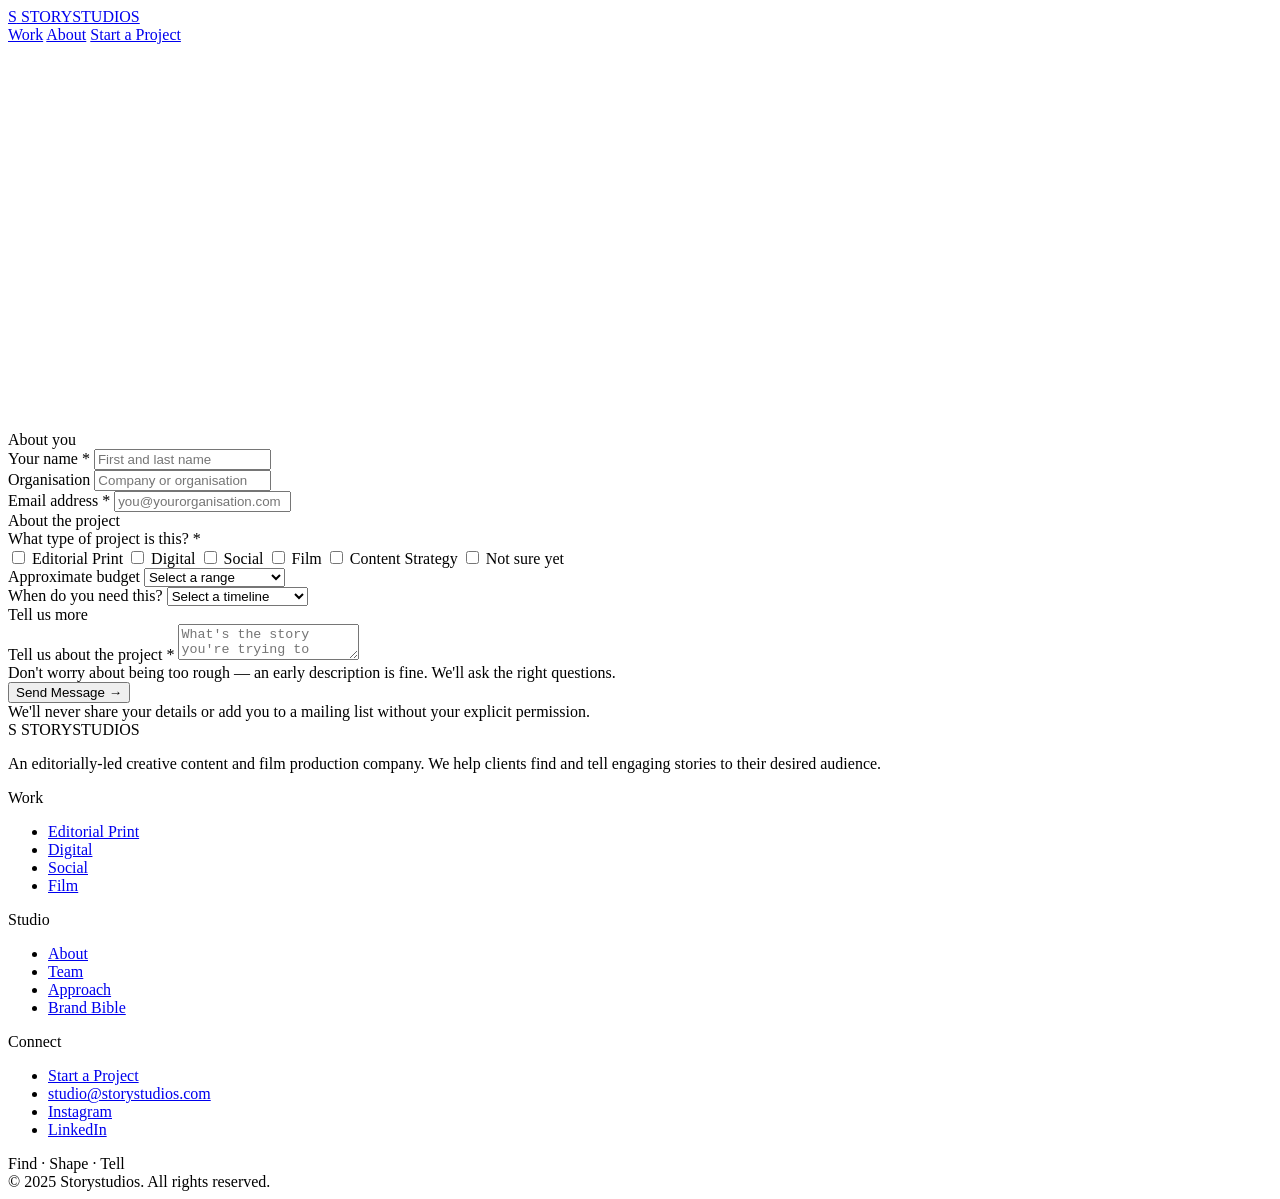
==== contact.html @ 19f8b80a "Add files via upload" ====
<!DOCTYPE html>
<html lang="en">
<head>
  <meta charset="UTF-8" />
  <meta name="viewport" content="width=device-width, initial-scale=1.0" />
  <title>Contact — Storystudios</title>
  <meta name="description" content="Start a project with Storystudios. Tell us your story — we'll help you shape it." />
  <link rel="preconnect" href="https://fonts.googleapis.com">
  <link rel="preconnect" href="https://fonts.gstatic.com" crossorigin>
  <link href="https://fonts.googleapis.com/css2?family=Cormorant+Garamond:ital,wght@0,300;0,400;0,600;1,300;1,400&family=DM+Mono:ital,wght@0,300;0,400;1,300&family=Barlow+Condensed:wght@300;400;600;700;900&display=swap" rel="stylesheet">
  <link rel="stylesheet" href="css/site.css" />
  <link rel="stylesheet" href="css/contact.css" />
</head>
<body>

  <nav class="site-nav" id="site-nav">
    <a href="home.html" class="nav-logo">
      <span class="nav-mark">S</span>
      <span class="nav-wordmark">STORYSTUDIOS</span>
    </a>
    <div class="nav-links">
      <a href="work.html">Work</a>
      <a href="about.html">About</a>
      <a href="contact.html" class="nav-cta active-cta">Start a Project</a>
    </div>
  </nav>

  <div class="page-wrap">

    <div class="contact-layout">

      <!-- LEFT: Contact info -->
      <div class="contact-left">
        <div class="cl-sticky">
          <div class="eyebrow" style="margin-bottom:24px; animation: fadeUp 0.7s var(--ease-out-expo) 0.1s both; opacity:0;">Get in Touch</div>
          <h1 class="contact-title" style="animation: fadeUp 0.8s var(--ease-out-expo) 0.25s both; opacity:0;">
            Let's find<br>
            <em>your story.</em>
          </h1>
          <p class="contact-intro" style="animation: fadeUp 0.8s var(--ease-out-expo) 0.4s both; opacity:0;">Every project starts with a conversation. Tell us what you're working on — even if you haven't framed it as a story yet. That's partly what we're here for.</p>

          <div class="contact-details" style="animation: fadeUp 0.8s var(--ease-out-expo) 0.55s both; opacity:0;">
            <div class="cd-item">
              <div class="cd-label">Email</div>
              <a href="mailto:studio@storystudios.com" class="cd-value">studio@storystudios.com</a>
            </div>
            <div class="cd-item">
              <div class="cd-label">New Business</div>
              <a href="mailto:hello@storystudios.com" class="cd-value">hello@storystudios.com</a>
            </div>
            <div class="cd-item">
              <div class="cd-label">Website</div>
              <a href="home.html" class="cd-value">storystudios.com</a>
            </div>
          </div>

          <div class="contact-social" style="animation: fadeUp 0.8s var(--ease-out-expo) 0.7s both; opacity:0;">
            <div class="cd-label">Follow</div>
            <div class="cs-links">
              <a href="#" class="cs-link">Instagram</a>
              <a href="#" class="cs-link">LinkedIn</a>
              <a href="#" class="cs-link">Vimeo</a>
            </div>
          </div>

          <div class="contact-process" style="animation: fadeUp 0.8s var(--ease-out-expo) 0.85s both; opacity:0;">
            <div class="cp-title">What happens next</div>
            <div class="cp-step">
              <span class="cp-num">01</span>
              <span>We read your message and respond within one working day.</span>
            </div>
            <div class="cp-step">
              <span class="cp-num">02</span>
              <span>A short discovery call — 30 minutes — to understand the brief.</span>
            </div>
            <div class="cp-step">
              <span class="cp-num">03</span>
              <span>We come back with a perspective, not just a proposal.</span>
            </div>
          </div>
        </div>
      </div>

      <!-- RIGHT: Form -->
      <div class="contact-right">
        <form class="contact-form" id="contact-form" novalidate>

          <div class="cf-section-label">About you</div>

          <div class="cf-row">
            <div class="cf-field">
              <label class="cf-label" for="name">Your name <span class="cf-req">*</span></label>
              <input class="cf-input" type="text" id="name" name="name" placeholder="First and last name" required />
            </div>
            <div class="cf-field">
              <label class="cf-label" for="company">Organisation</label>
              <input class="cf-input" type="text" id="company" name="company" placeholder="Company or organisation" />
            </div>
          </div>

          <div class="cf-field">
            <label class="cf-label" for="email">Email address <span class="cf-req">*</span></label>
            <input class="cf-input" type="email" id="email" name="email" placeholder="you@yourorganisation.com" required />
          </div>

          <div class="cf-divider"></div>
          <div class="cf-section-label">About the project</div>

          <div class="cf-field">
            <label class="cf-label">What type of project is this? <span class="cf-req">*</span></label>
            <div class="cf-checkgroup">
              <label class="cf-check">
                <input type="checkbox" name="type" value="editorial" />
                <span class="cf-check-box"></span>
                <span>Editorial Print</span>
              </label>
              <label class="cf-check">
                <input type="checkbox" name="type" value="digital" />
                <span class="cf-check-box"></span>
                <span>Digital</span>
              </label>
              <label class="cf-check">
                <input type="checkbox" name="type" value="social" />
                <span class="cf-check-box"></span>
                <span>Social</span>
              </label>
              <label class="cf-check">
                <input type="checkbox" name="type" value="film" />
                <span class="cf-check-box"></span>
                <span>Film</span>
              </label>
              <label class="cf-check">
                <input type="checkbox" name="type" value="strategy" />
                <span class="cf-check-box"></span>
                <span>Content Strategy</span>
              </label>
              <label class="cf-check">
                <input type="checkbox" name="type" value="notsure" />
                <span class="cf-check-box"></span>
                <span>Not sure yet</span>
              </label>
            </div>
          </div>

          <div class="cf-field">
            <label class="cf-label" for="budget">Approximate budget</label>
            <select class="cf-input cf-select" id="budget" name="budget">
              <option value="" disabled selected>Select a range</option>
              <option value="under10">Under £10,000</option>
              <option value="10-25">£10,000 – £25,000</option>
              <option value="25-50">£25,000 – £50,000</option>
              <option value="50-100">£50,000 – £100,000</option>
              <option value="over100">£100,000+</option>
              <option value="discuss">Prefer to discuss</option>
            </select>
          </div>

          <div class="cf-field">
            <label class="cf-label" for="timeline">When do you need this?</label>
            <select class="cf-input cf-select" id="timeline" name="timeline">
              <option value="" disabled selected>Select a timeline</option>
              <option value="asap">As soon as possible</option>
              <option value="1month">Within 1 month</option>
              <option value="3months">1–3 months</option>
              <option value="6months">3–6 months</option>
              <option value="planning">Still planning</option>
            </select>
          </div>

          <div class="cf-divider"></div>
          <div class="cf-section-label">Tell us more</div>

          <div class="cf-field">
            <label class="cf-label" for="message">Tell us about the project <span class="cf-req">*</span></label>
            <textarea class="cf-input cf-textarea" id="message" name="message" placeholder="What's the story you're trying to tell? Who's the audience? What's the context? The more you share, the more useful our response." required></textarea>
            <div class="cf-hint">Don't worry about being too rough — an early description is fine. We'll ask the right questions.</div>
          </div>

          <div class="cf-submit-row">
            <button type="submit" class="cf-submit">
              <span class="cf-submit-text">Send Message</span>
              <span class="cf-submit-arrow">→</span>
            </button>
            <div class="cf-privacy">We'll never share your details or add you to a mailing list without your explicit permission.</div>
          </div>

          <!-- Success state -->
          <div class="cf-success" id="cf-success" style="display:none;">
            <div class="cfs-mark">✓</div>
            <div class="cfs-title">Message received.</div>
            <div class="cfs-body">We'll be in touch within one working day. In the meantime, take a look at <a href="work.html">our work</a>.</div>
          </div>

        </form>
      </div>

    </div>

  </div>

  <!-- FOOTER -->
  <footer class="site-footer">
    <div class="footer-grid">
      <div class="footer-brand">
        <div class="footer-logo">
          <span class="footer-mark">S</span>
          <span class="footer-wordmark">STORYSTUDIOS</span>
        </div>
        <p>An editorially-led creative content and film production company. We help clients find and tell engaging stories to their desired audience.</p>
      </div>
      <div class="footer-col">
        <div class="footer-col-label">Work</div>
        <ul>
          <li><a href="work.html?filter=editorial">Editorial Print</a></li>
          <li><a href="work.html?filter=digital">Digital</a></li>
          <li><a href="work.html?filter=social">Social</a></li>
          <li><a href="work.html?filter=film">Film</a></li>
        </ul>
      </div>
      <div class="footer-col">
        <div class="footer-col-label">Studio</div>
        <ul>
          <li><a href="about.html">About</a></li>
          <li><a href="about.html#team">Team</a></li>
          <li><a href="about.html#approach">Approach</a></li>
          <li><a href="index.html">Brand Bible</a></li>
        </ul>
      </div>
      <div class="footer-col">
        <div class="footer-col-label">Connect</div>
        <ul>
          <li><a href="contact.html">Start a Project</a></li>
          <li><a href="mailto:studio@storystudios.com">studio@storystudios.com</a></li>
          <li><a href="#">Instagram</a></li>
          <li><a href="#">LinkedIn</a></li>
        </ul>
      </div>
    </div>
    <div class="footer-bottom">
      <div class="footer-tagline">Find · Shape · Tell</div>
      <div class="footer-legal">© 2025 Storystudios. All rights reserved.</div>
    </div>
  </footer>

  <script src="js/site.js"></script>
</body>
</html>
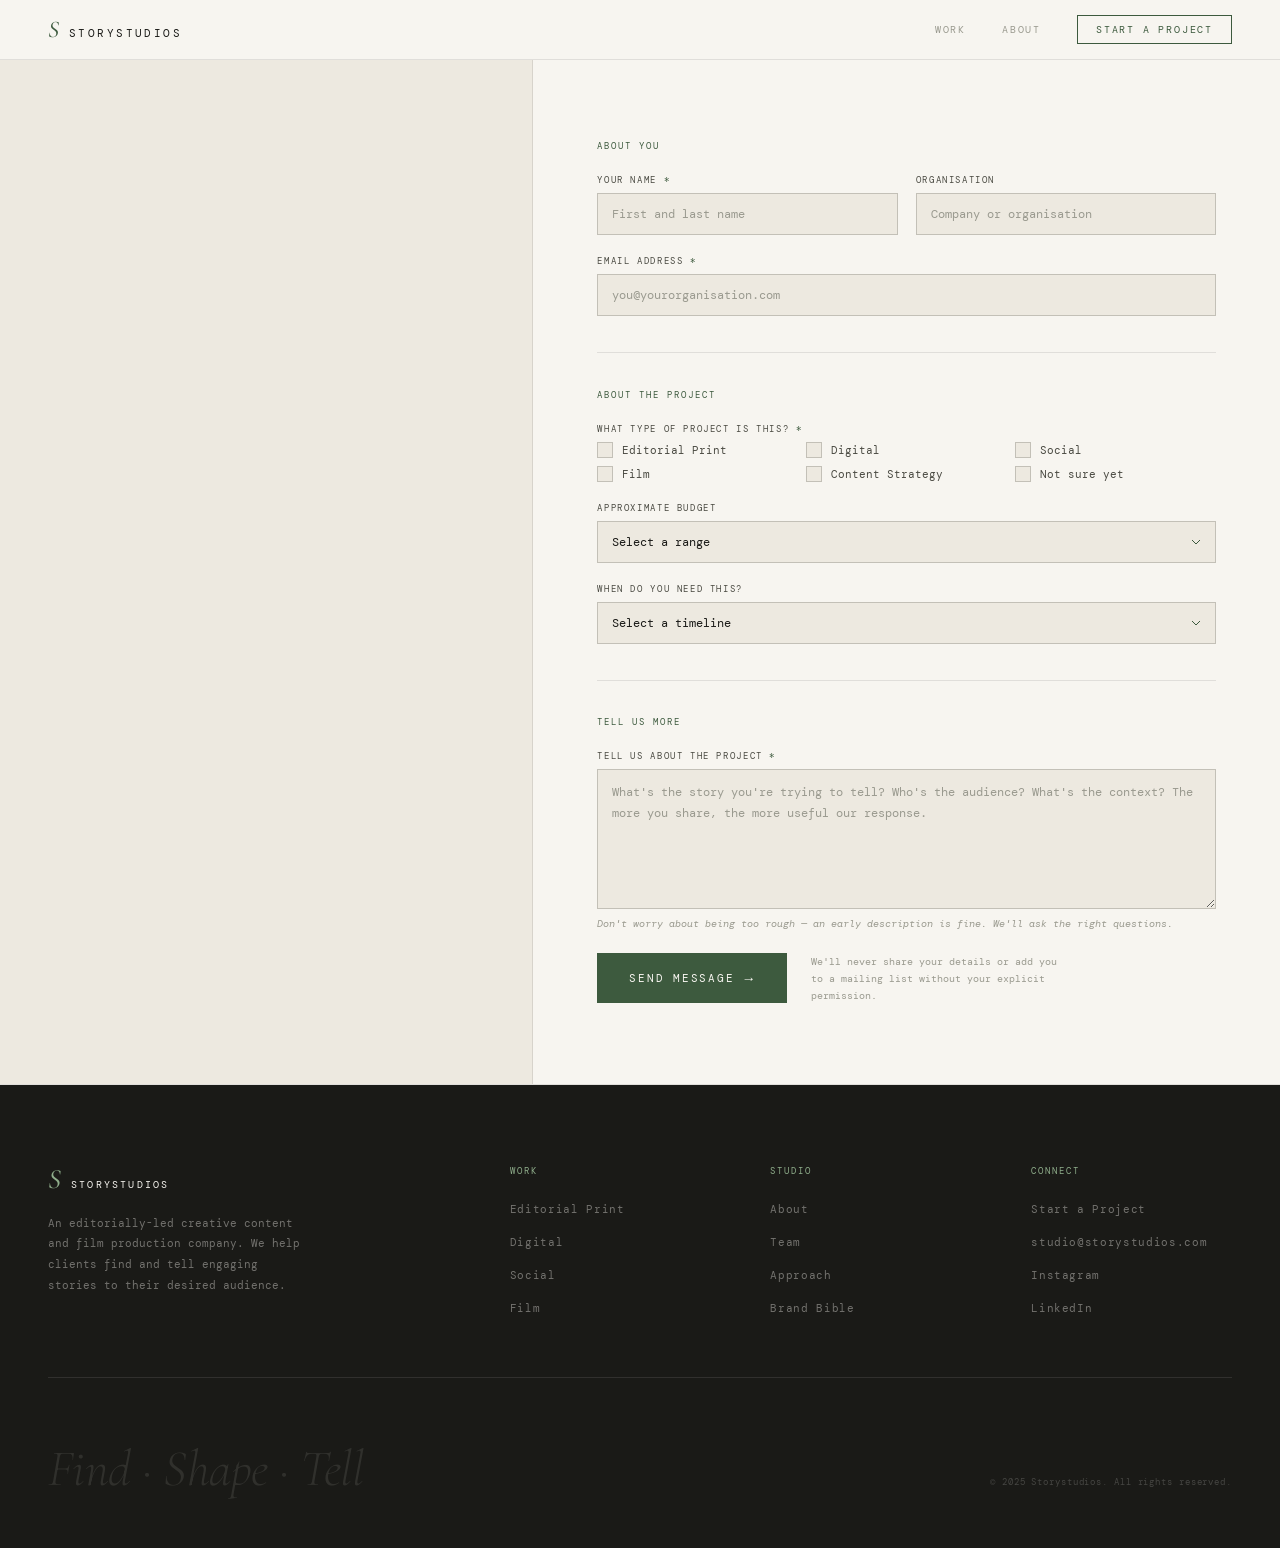
==== commit 458f5880: "Add files via upload" ====
--- a/contact.html
+++ b/contact.html
@@ -7,7 +7,7 @@
   <meta name="description" content="Start a project with Storystudios. Tell us your story — we'll help you shape it." />
   <link rel="preconnect" href="https://fonts.googleapis.com">
   <link rel="preconnect" href="https://fonts.gstatic.com" crossorigin>
-  <link href="https://fonts.googleapis.com/css2?family=Cormorant+Garamond:ital,wght@0,300;0,400;0,600;1,300;1,400&family=DM+Mono:ital,wght@0,300;0,400;1,300&family=Barlow+Condensed:wght@300;400;600;700;900&display=swap" rel="stylesheet">
+  <link href="https://fonts.googleapis.com/css2?family=Cormorant+Garamond:ital,wght@0,300;0,400;0,600;1,300;1,400&family=DM+Mono:ital,wght@0,300;0,400;1,300&display=swap" rel="stylesheet">
   <link rel="stylesheet" href="css/site.css" />
   <link rel="stylesheet" href="css/contact.css" />
 </head>
--- a/css/site.css
+++ b/css/site.css
@@ -0,0 +1,303 @@
+/* ============================================
+   STORYSTUDIOS — site.css v2
+   Mood Board Direction: Paper · Moss · Bone
+   ============================================ */
+
+:root {
+  --paper: #F7F5F0;
+  --paper-warm: #EDE9E0;
+  --bone: #C8BFA8;
+  --bone-mid: #B5AA90;
+  --ink: #1A1A17;
+  --ink-mid: #4A4A42;
+  --ink-faint: #9A9A8F;
+  --moss: #3D5A3E;
+  --moss-light: #8FAE8B;
+  --moss-pale: #D4E2D0;
+  --rule: rgba(26,26,23,0.1);
+  --rule-heavy: rgba(26,26,23,0.2);
+
+  --font-display: 'Cormorant Garamond', Georgia, serif;
+  --font-ui: 'DM Mono', 'Courier New', monospace;
+
+  --nav-h: 60px;
+  --max-w: 1200px;
+  --ease-out: cubic-bezier(0.16, 1, 0.3, 1);
+}
+
+*, *::before, *::after { box-sizing: border-box; margin: 0; padding: 0; }
+html { scroll-behavior: smooth; font-size: 16px; }
+
+body {
+  font-family: var(--font-ui);
+  background: var(--paper);
+  color: var(--ink);
+  overflow-x: hidden;
+  -webkit-font-smoothing: antialiased;
+}
+
+a { color: inherit; text-decoration: none; }
+
+::-webkit-scrollbar { width: 3px; }
+::-webkit-scrollbar-track { background: var(--paper); }
+::-webkit-scrollbar-thumb { background: var(--moss); }
+
+/* ---- NAV ---- */
+.site-nav {
+  position: fixed;
+  top: 0; left: 0; right: 0;
+  z-index: 200;
+  height: var(--nav-h);
+  display: flex;
+  align-items: center;
+  justify-content: space-between;
+  padding: 0 48px;
+  background: var(--paper);
+  border-bottom: 1px solid var(--rule);
+  transition: box-shadow 0.3s ease;
+}
+
+.site-nav.scrolled { box-shadow: 0 2px 32px rgba(26,26,23,0.08); }
+
+.nav-logo {
+  display: flex;
+  align-items: baseline;
+  gap: 10px;
+  text-decoration: none;
+}
+
+.nav-mark {
+  font-family: var(--font-display);
+  font-size: 24px;
+  font-weight: 400;
+  font-style: italic;
+  color: var(--moss);
+  line-height: 1;
+}
+
+.nav-wordmark {
+  font-family: var(--font-ui);
+  font-size: 11px;
+  font-weight: 400;
+  letter-spacing: 0.22em;
+  text-transform: uppercase;
+  color: var(--ink);
+}
+
+.nav-links {
+  display: flex;
+  align-items: center;
+  gap: 36px;
+}
+
+.nav-links a {
+  font-family: var(--font-ui);
+  font-size: 10px;
+  font-weight: 400;
+  letter-spacing: 0.18em;
+  text-transform: uppercase;
+  color: var(--ink-faint);
+  transition: color 0.2s ease;
+  position: relative;
+}
+
+.nav-links a::after {
+  content: '';
+  position: absolute;
+  bottom: -3px; left: 0;
+  width: 0; height: 0.5px;
+  background: var(--moss);
+  transition: width 0.3s var(--ease-out);
+}
+
+.nav-links a:hover { color: var(--ink); }
+.nav-links a:hover::after, .nav-links a.active::after { width: 100%; }
+.nav-links a.active { color: var(--ink); }
+
+.nav-cta {
+  color: var(--moss) !important;
+  border: 0.5px solid var(--moss) !important;
+  padding: 7px 18px;
+  letter-spacing: 0.18em;
+  transition: background 0.2s ease, color 0.2s ease !important;
+}
+.nav-cta::after { display: none !important; }
+.nav-cta:hover { background: var(--moss) !important; color: var(--paper) !important; }
+
+/* ---- FOOTER ---- */
+.site-footer {
+  background: var(--ink);
+  padding: 80px 48px 48px;
+}
+
+.footer-grid {
+  display: grid;
+  grid-template-columns: 2fr 1fr 1fr 1fr;
+  gap: 60px;
+  max-width: var(--max-w);
+  margin: 0 auto 60px;
+  padding-bottom: 60px;
+  border-bottom: 1px solid rgba(247,245,240,0.1);
+}
+
+.footer-brand .footer-logo {
+  display: flex;
+  align-items: baseline;
+  gap: 10px;
+  margin-bottom: 20px;
+}
+
+.footer-mark {
+  font-family: var(--font-display);
+  font-size: 28px;
+  font-weight: 400;
+  font-style: italic;
+  color: var(--moss-light);
+  line-height: 1;
+}
+
+.footer-wordmark {
+  font-family: var(--font-ui);
+  font-size: 10px;
+  font-weight: 400;
+  letter-spacing: 0.22em;
+  text-transform: uppercase;
+  color: var(--paper);
+}
+
+.footer-brand p {
+  font-family: var(--font-ui);
+  font-size: 11px;
+  font-weight: 400;
+  line-height: 1.9;
+  color: rgba(247,245,240,0.4);
+  max-width: 260px;
+}
+
+.footer-col-label {
+  font-family: var(--font-ui);
+  font-size: 9px;
+  font-weight: 400;
+  letter-spacing: 0.22em;
+  text-transform: uppercase;
+  color: var(--moss-light);
+  margin-bottom: 20px;
+}
+
+.footer-col ul { list-style: none; display: flex; flex-direction: column; gap: 12px; }
+
+.footer-col ul li a {
+  font-family: var(--font-ui);
+  font-size: 11px;
+  font-weight: 400;
+  color: rgba(247,245,240,0.4);
+  letter-spacing: 0.06em;
+  transition: color 0.2s ease;
+}
+
+.footer-col ul li a:hover { color: var(--paper); }
+
+.footer-bottom {
+  max-width: var(--max-w);
+  margin: 0 auto;
+  display: flex;
+  align-items: baseline;
+  justify-content: space-between;
+}
+
+.footer-tagline {
+  font-family: var(--font-display);
+  font-size: clamp(28px, 4vw, 52px);
+  font-weight: 300;
+  font-style: italic;
+  color: rgba(247,245,240,0.1);
+  letter-spacing: -0.01em;
+}
+
+.footer-legal {
+  font-family: var(--font-ui);
+  font-size: 9px;
+  font-weight: 400;
+  letter-spacing: 0.1em;
+  color: rgba(247,245,240,0.2);
+  text-align: right;
+  line-height: 2;
+}
+
+/* ---- UTILITIES ---- */
+.page-wrap { padding-top: var(--nav-h); min-height: 100vh; }
+
+.eyebrow {
+  font-family: var(--font-ui);
+  font-size: 9px;
+  font-weight: 400;
+  letter-spacing: 0.22em;
+  text-transform: uppercase;
+  color: var(--moss);
+}
+
+.btn-primary {
+  display: inline-flex;
+  align-items: center;
+  gap: 10px;
+  font-family: var(--font-ui);
+  font-size: 10px;
+  font-weight: 400;
+  letter-spacing: 0.18em;
+  text-transform: uppercase;
+  color: var(--paper);
+  background: var(--moss);
+  padding: 14px 28px;
+  border: none;
+  cursor: pointer;
+  transition: background 0.2s ease;
+}
+.btn-primary:hover { background: #2d4530; }
+
+.btn-ghost {
+  display: inline-flex;
+  align-items: center;
+  gap: 10px;
+  font-family: var(--font-ui);
+  font-size: 10px;
+  font-weight: 400;
+  letter-spacing: 0.18em;
+  text-transform: uppercase;
+  color: var(--ink);
+  border: 0.5px solid var(--rule-heavy);
+  padding: 14px 28px;
+  cursor: pointer;
+  transition: border-color 0.2s ease, color 0.2s ease;
+}
+.btn-ghost:hover { border-color: var(--moss); color: var(--moss); }
+
+/* ---- SCROLL REVEAL ---- */
+.reveal {
+  opacity: 0;
+  transform: translateY(20px);
+  transition: opacity 0.8s var(--ease-out), transform 0.8s var(--ease-out);
+}
+.reveal.visible { opacity: 1; transform: none; }
+
+@keyframes fadeUp {
+  from { opacity: 0; transform: translateY(16px); }
+  to   { opacity: 1; transform: translateY(0); }
+}
+
+/* ---- RESPONSIVE ---- */
+@media (max-width: 1024px) {
+  .site-nav { padding: 0 32px; }
+  .footer-grid { grid-template-columns: 1fr 1fr; gap: 40px; }
+}
+
+@media (max-width: 768px) {
+  .nav-links a:not(.nav-cta) { display: none; }
+  .site-nav { padding: 0 24px; }
+  .footer-grid { grid-template-columns: 1fr; }
+  .footer-bottom { flex-direction: column; gap: 16px; }
+  .footer-legal { text-align: left; }
+}
+
+@media (prefers-reduced-motion: reduce) {
+  *, *::before, *::after { animation-duration: 0.01ms !important; transition-duration: 0.01ms !important; }
+}
--- a/css/contact.css
+++ b/css/contact.css
@@ -0,0 +1,312 @@
+/* ============================================
+   STORYSTUDIOS — contact.css v2
+   ============================================ */
+
+.contact-layout {
+  display: grid;
+  grid-template-columns: 5fr 7fr;
+  min-height: calc(100vh - var(--nav-h));
+  border-bottom: 0.5px solid var(--rule);
+}
+
+/* Left panel */
+.contact-left {
+  padding: 80px 48px;
+  border-right: 0.5px solid var(--rule);
+  background: var(--paper-warm);
+}
+
+.cl-sticky { position: sticky; top: calc(var(--nav-h) + 40px); }
+
+.contact-title {
+  font-family: var(--font-display);
+  font-size: clamp(48px, 6vw, 80px);
+  font-weight: 300;
+  line-height: 0.95;
+  letter-spacing: -0.02em;
+  margin-bottom: 24px;
+  color: var(--ink);
+}
+.contact-title em { font-style: italic; color: var(--moss); }
+
+.contact-intro {
+  font-family: var(--font-ui);
+  font-size: 12px;
+  font-weight: 400;
+  line-height: 1.9;
+  color: var(--ink-mid);
+  margin-bottom: 44px;
+}
+
+.contact-details {
+  display: flex;
+  flex-direction: column;
+  gap: 18px;
+  margin-bottom: 36px;
+  padding-bottom: 36px;
+  border-bottom: 0.5px solid var(--rule);
+}
+
+.cd-label {
+  font-family: var(--font-ui);
+  font-size: 9px;
+  font-weight: 400;
+  letter-spacing: 0.2em;
+  text-transform: uppercase;
+  color: var(--moss);
+  margin-bottom: 3px;
+}
+
+.cd-value {
+  font-family: var(--font-ui);
+  font-size: 12px;
+  font-weight: 400;
+  color: var(--ink-mid);
+  transition: color 0.2s ease;
+}
+.cd-value:hover { color: var(--moss); }
+
+.contact-social {
+  margin-bottom: 36px;
+  padding-bottom: 36px;
+  border-bottom: 0.5px solid var(--rule);
+}
+
+.cs-links { display: flex; gap: 20px; margin-top: 8px; }
+
+.cs-link {
+  font-family: var(--font-ui);
+  font-size: 10px;
+  font-weight: 400;
+  letter-spacing: 0.14em;
+  text-transform: uppercase;
+  color: var(--ink-faint);
+  transition: color 0.2s ease;
+}
+.cs-link:hover { color: var(--moss); }
+
+.cp-title {
+  font-family: var(--font-ui);
+  font-size: 9px;
+  font-weight: 400;
+  letter-spacing: 0.2em;
+  text-transform: uppercase;
+  color: var(--moss);
+  margin-bottom: 18px;
+}
+
+.cp-step {
+  display: flex;
+  gap: 14px;
+  align-items: flex-start;
+  margin-bottom: 12px;
+  font-family: var(--font-ui);
+  font-size: 11px;
+  font-weight: 400;
+  line-height: 1.75;
+  color: var(--ink-faint);
+}
+
+.cp-num {
+  font-family: var(--font-ui);
+  font-size: 9px;
+  font-weight: 400;
+  letter-spacing: 0.1em;
+  color: var(--moss);
+  flex-shrink: 0;
+  margin-top: 2px;
+}
+
+/* Right panel / form */
+.contact-right { padding: 80px 64px; background: var(--paper); }
+
+.contact-form { max-width: 640px; }
+
+.cf-section-label {
+  font-family: var(--font-ui);
+  font-size: 9px;
+  font-weight: 400;
+  letter-spacing: 0.22em;
+  text-transform: uppercase;
+  color: var(--moss);
+  margin-bottom: 22px;
+}
+
+.cf-divider {
+  height: 0.5px;
+  background: var(--rule);
+  margin: 36px 0;
+}
+
+.cf-row { display: grid; grid-template-columns: 1fr 1fr; gap: 18px; }
+
+.cf-field { margin-bottom: 20px; display: flex; flex-direction: column; gap: 7px; }
+
+.cf-label {
+  font-family: var(--font-ui);
+  font-size: 9px;
+  font-weight: 400;
+  letter-spacing: 0.18em;
+  text-transform: uppercase;
+  color: var(--ink-mid);
+}
+
+.cf-req { color: var(--moss); }
+
+.cf-input {
+  font-family: var(--font-ui);
+  font-size: 12px;
+  font-weight: 400;
+  color: var(--ink);
+  background: var(--paper-warm);
+  border: 0.5px solid var(--rule-heavy);
+  padding: 12px 14px;
+  outline: none;
+  transition: border-color 0.2s ease;
+  appearance: none;
+  width: 100%;
+}
+
+.cf-input::placeholder { color: var(--ink-faint); }
+.cf-input:focus { border-color: var(--moss); background: var(--paper); }
+
+.cf-select {
+  cursor: pointer;
+  background-image: url("data:image/svg+xml,%3Csvg xmlns='http://www.w3.org/2000/svg' width='10' height='6' viewBox='0 0 10 6'%3E%3Cpath d='M1 1l4 4 4-4' stroke='%233D5A3E' stroke-width='1' fill='none'/%3E%3C/svg%3E");
+  background-repeat: no-repeat;
+  background-position: right 14px center;
+  padding-right: 36px;
+}
+.cf-select option { background: var(--paper); color: var(--ink); }
+
+.cf-textarea { min-height: 140px; resize: vertical; line-height: 1.75; }
+
+.cf-hint {
+  font-family: var(--font-ui);
+  font-size: 10px;
+  font-weight: 400;
+  line-height: 1.65;
+  color: var(--ink-faint);
+  font-style: italic;
+}
+
+/* Checkboxes */
+.cf-checkgroup { display: grid; grid-template-columns: repeat(3, 1fr); gap: 8px; }
+
+.cf-check {
+  display: flex;
+  align-items: center;
+  gap: 9px;
+  cursor: pointer;
+  font-family: var(--font-ui);
+  font-size: 11px;
+  font-weight: 400;
+  color: var(--ink-mid);
+  transition: color 0.2s ease;
+}
+.cf-check:hover { color: var(--ink); }
+.cf-check input[type="checkbox"] { display: none; }
+
+.cf-check-box {
+  width: 16px; height: 16px;
+  border: 0.5px solid var(--rule-heavy);
+  flex-shrink: 0;
+  position: relative;
+  transition: border-color 0.2s ease, background 0.2s ease;
+  background: var(--paper-warm);
+}
+
+.cf-check input:checked + .cf-check-box {
+  background: var(--moss);
+  border-color: var(--moss);
+}
+
+.cf-check input:checked + .cf-check-box::after {
+  content: '✓';
+  position: absolute;
+  inset: 0;
+  display: flex;
+  align-items: center;
+  justify-content: center;
+  font-size: 9px;
+  color: var(--paper);
+  font-family: var(--font-ui);
+}
+
+/* Submit */
+.cf-submit-row { display: flex; align-items: flex-start; gap: 24px; flex-wrap: wrap; margin-top: 8px; }
+
+.cf-submit {
+  display: flex;
+  align-items: center;
+  gap: 10px;
+  font-family: var(--font-ui);
+  font-size: 11px;
+  font-weight: 400;
+  letter-spacing: 0.16em;
+  text-transform: uppercase;
+  color: var(--paper);
+  background: var(--moss);
+  border: none;
+  padding: 16px 32px;
+  cursor: pointer;
+  transition: background 0.2s ease;
+  flex-shrink: 0;
+}
+.cf-submit:hover { background: #2d4530; }
+
+.cf-submit-arrow { font-size: 14px; transition: transform 0.2s ease; }
+.cf-submit:hover .cf-submit-arrow { transform: translateX(3px); }
+
+.cf-privacy {
+  font-family: var(--font-ui);
+  font-size: 10px;
+  font-weight: 400;
+  line-height: 1.7;
+  color: var(--ink-faint);
+  max-width: 260px;
+}
+
+/* Success */
+.cf-success {
+  padding: 48px 36px;
+  border: 0.5px solid var(--moss-light);
+  background: var(--moss-pale);
+  text-align: center;
+  animation: fadeUp 0.5s var(--ease-out) both;
+}
+
+.cfs-mark { font-size: 28px; color: var(--moss); margin-bottom: 12px; }
+
+.cfs-title {
+  font-family: var(--font-display);
+  font-size: 28px;
+  font-weight: 300;
+  font-style: italic;
+  color: var(--ink);
+  margin-bottom: 10px;
+}
+
+.cfs-body {
+  font-family: var(--font-ui);
+  font-size: 12px;
+  font-weight: 400;
+  line-height: 1.75;
+  color: var(--ink-mid);
+}
+.cfs-body a { color: var(--moss); }
+
+@media (max-width: 1024px) {
+  .contact-layout { grid-template-columns: 1fr; }
+  .contact-left { border-right: none; border-bottom: 0.5px solid var(--rule); padding: 60px 32px; }
+  .cl-sticky { position: static; }
+  .contact-right { padding: 60px 32px; }
+  .cf-checkgroup { grid-template-columns: repeat(2, 1fr); }
+}
+
+@media (max-width: 640px) {
+  .contact-left, .contact-right { padding: 48px 24px; }
+  .cf-row { grid-template-columns: 1fr; }
+  .cf-checkgroup { grid-template-columns: 1fr 1fr; }
+  .cf-submit-row { flex-direction: column; }
+}
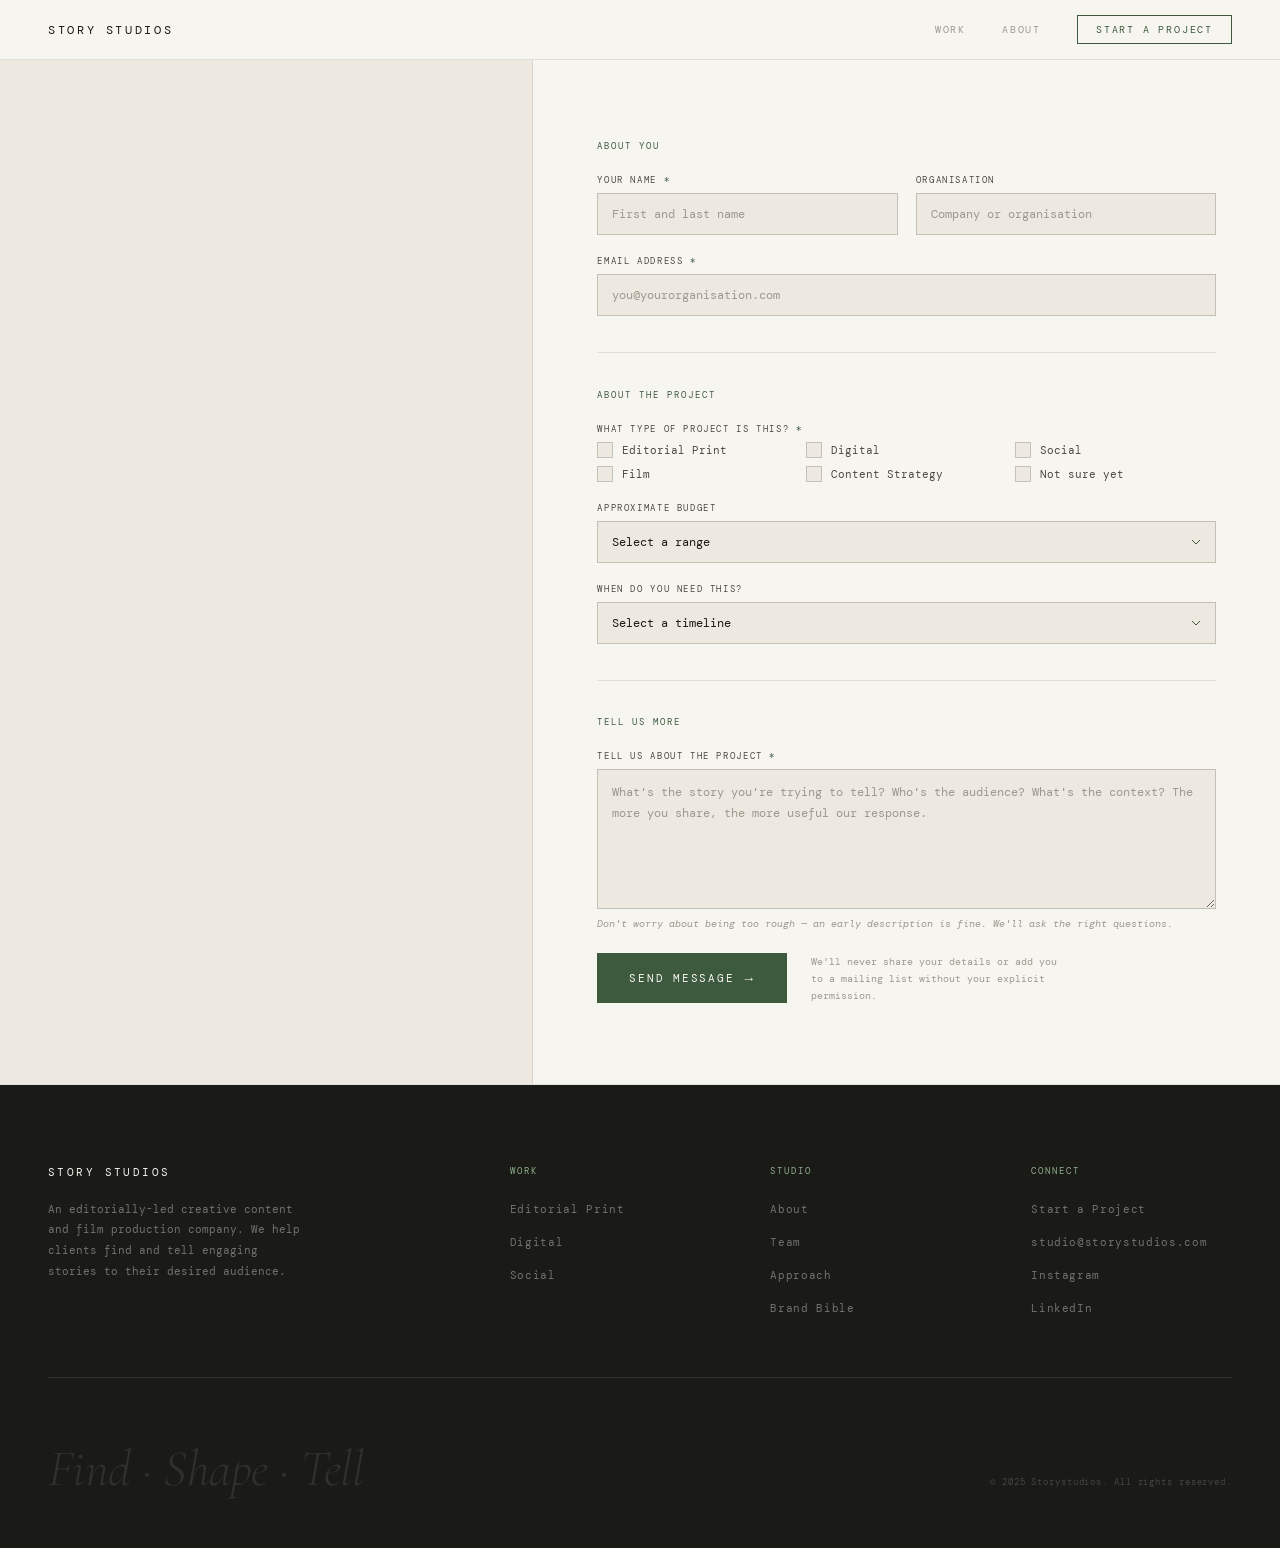
==== commit 950b277a: "Add files via upload" ====
--- a/contact.html
+++ b/contact.html
@@ -15,8 +15,7 @@
 
   <nav class="site-nav" id="site-nav">
     <a href="home.html" class="nav-logo">
-      <span class="nav-mark">S</span>
-      <span class="nav-wordmark">STORYSTUDIOS</span>
+      <span class="nav-wordmark">Story Studios</span>
     </a>
     <div class="nav-links">
       <a href="work.html">Work</a>
@@ -203,8 +202,8 @@
     <div class="footer-grid">
       <div class="footer-brand">
         <div class="footer-logo">
-          <span class="footer-mark">S</span>
-          <span class="footer-wordmark">STORYSTUDIOS</span>
+          
+          <span class="footer-wordmark">Story Studios</span>
         </div>
         <p>An editorially-led creative content and film production company. We help clients find and tell engaging stories to their desired audience.</p>
       </div>
@@ -214,7 +213,7 @@
           <li><a href="work.html?filter=editorial">Editorial Print</a></li>
           <li><a href="work.html?filter=digital">Digital</a></li>
           <li><a href="work.html?filter=social">Social</a></li>
-          <li><a href="work.html?filter=film">Film</a></li>
+          
         </ul>
       </div>
       <div class="footer-col">
--- a/css/site.css
+++ b/css/site.css
@@ -66,18 +66,9 @@
   text-decoration: none;
 }
 
-.nav-mark {
-  font-family: var(--font-display);
-  font-size: 24px;
-  font-weight: 400;
-  font-style: italic;
-  color: var(--moss);
-  line-height: 1;
-}
-
 .nav-wordmark {
   font-family: var(--font-ui);
-  font-size: 11px;
+  font-size: 12px;
   font-weight: 400;
   letter-spacing: 0.22em;
   text-transform: uppercase;
@@ -147,18 +138,9 @@
   margin-bottom: 20px;
 }
 
-.footer-mark {
-  font-family: var(--font-display);
-  font-size: 28px;
-  font-weight: 400;
-  font-style: italic;
-  color: var(--moss-light);
-  line-height: 1;
-}
-
 .footer-wordmark {
   font-family: var(--font-ui);
-  font-size: 10px;
+  font-size: 11px;
   font-weight: 400;
   letter-spacing: 0.22em;
   text-transform: uppercase;
